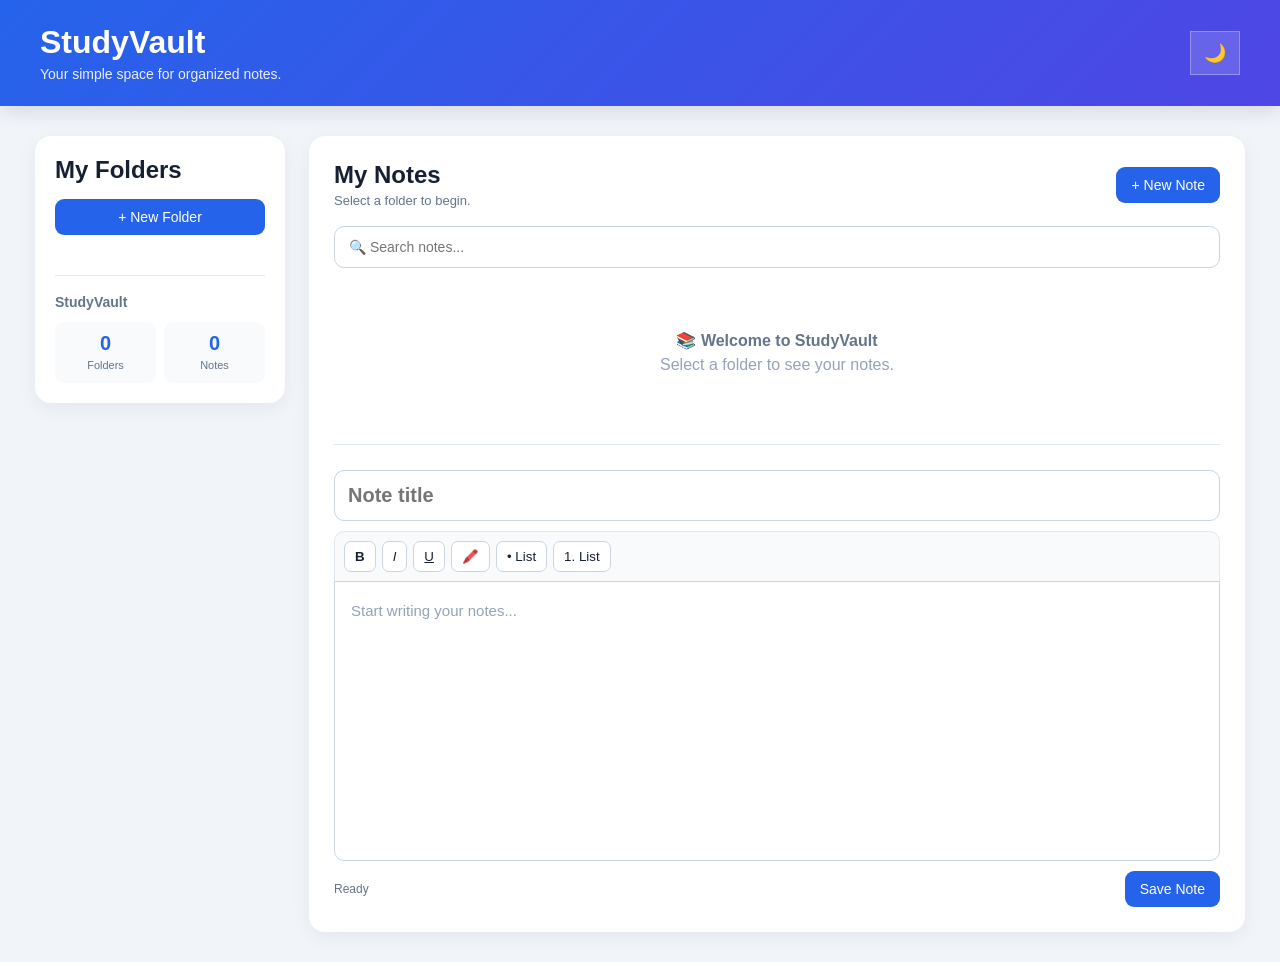
==== studyvault/index.html @ 8104c7da "Initial StudyVault V1" ====
<!DOCTYPE html>
<html lang="en">

<head>

    <meta charset="UTF-8">

    <meta
        name="viewport"
        content="width=device-width, initial-scale=1.0"
    >

    <title>StudyVault</title>

    <link
        rel="stylesheet"
        href="style.css"
    >

</head>


<body>

    <!-- ================= HEADER ================= -->

    <header>

        <div>

            <h1>StudyVault</h1>

            <p>
                Your simple space for organized notes.
            </p>

        </div>


        <button
            id="themeBtn"
            type="button"
        >
            🌙
        </button>

    </header>


    <!-- ================= MAIN ================= -->

    <main>


        <!-- ================= SIDEBAR ================= -->

        <aside class="sidebar">

            <div class="sidebar-title">

                <h2>My Folders</h2>

            </div>


            <button
                id="addFolderBtn"
                class="primary-btn"
            >
                + New Folder
            </button>


            <div id="folderList"></div>


            <!-- Dashboard -->

            <div class="dashboard">

                <h3>StudyVault</h3>

                <div class="stats">

                    <div>
                        <strong id="folderCount">
                            0
                        </strong>

                        <span>Folders</span>
                    </div>


                    <div>
                        <strong id="noteCount">
                            0
                        </strong>

                        <span>Notes</span>
                    </div>

                </div>

            </div>

        </aside>



        <!-- ================= NOTES AREA ================= -->

        <section class="notes-area">


            <div class="notes-header">

                <div>

                    <h2 id="currentFolderTitle">
                        My Notes
                    </h2>

                    <p id="noteSubtitle">
                        Select a folder to begin.
                    </p>

                </div>


                <button
                    id="addNoteBtn"
                    class="primary-btn"
                >
                    + New Note
                </button>

            </div>



            <!-- Search -->

            <input
                id="searchInput"
                type="text"
                placeholder="🔍 Search notes..."
            >



            <!-- Notes -->

            <div id="notesList"></div>



            <!-- ================= EDITOR ================= -->

            <div id="editor">


                <input
                    id="noteTitle"
                    type="text"
                    placeholder="Note title"
                >



                <!-- Toolbar -->

                <div id="toolbar">


                    <button
                        type="button"
                        onclick="formatText('bold')"
                    >
                        <b>B</b>
                    </button>


                    <button
                        type="button"
                        onclick="formatText('italic')"
                    >
                        <i>I</i>
                    </button>


                    <button
                        type="button"
                        onclick="formatText('underline')"
                    >
                        <u>U</u>
                    </button>


                    <button
                        type="button"
                        onclick="highlightText()"
                    >
                        🖍️
                    </button>


                    <button
                        type="button"
                        onclick="formatText('insertUnorderedList')"
                    >
                        • List
                    </button>


                    <button
                        type="button"
                        onclick="formatText('insertOrderedList')"
                    >
                        1. List
                    </button>

                </div>



                <!-- Editor -->

                <div
                    id="noteContent"
                    contenteditable="true"
                    data-placeholder="Start writing your notes..."
                ></div>



                <div class="editor-footer">

                    <span id="saveStatus">
                        Ready
                    </span>


                    <button
                        id="saveNoteBtn"
                        class="primary-btn"
                    >
                        Save Note
                    </button>

                </div>

            </div>

        </section>

    </main>



    <script src="script.js"></script>

</body>

</html>
---- studyvault/style.css ----
/* ==========================================
   STUDYVAULT V1
   ========================================== */

* {
    box-sizing: border-box;
    margin: 0;
    padding: 0;
}


body {
    font-family:
        Arial,
        sans-serif;

    background: #f1f5f9;

    color: #172033;

    min-height: 100vh;

    transition:
        background 0.25s ease,
        color 0.25s ease;
}


/* ==========================================
   HEADER
   ========================================== */

header {
    background:
        linear-gradient(
            135deg,
            #2563eb,
            #4f46e5
        );

    color: white;

    padding: 24px 40px;

    display: flex;

    justify-content:
        space-between;

    align-items:
        center;

    box-shadow:
        0 5px 20px
        rgba(0, 0, 0, 0.12);
}


header h1 {
    font-size: 32px;

    margin-bottom: 5px;
}


header p {
    opacity: 0.9;

    font-size: 14px;
}


#themeBtn {
    background:
        rgba(255,255,255,0.15);

    color: white;

    border:
        1px solid
        rgba(255,255,255,0.3);

    font-size: 18px;

    padding: 10px 13px;
}


/* ==========================================
   MAIN
   ========================================== */

main {
    display: grid;

    grid-template-columns:
        250px 1fr;

    gap: 24px;

    max-width: 1250px;

    margin: 30px auto;

    padding:
        0 20px;
}


/* ==========================================
   SIDEBAR
   ========================================== */

.sidebar {
    background: white;

    border-radius: 16px;

    padding: 20px;

    height: fit-content;

    box-shadow:
        0 5px 20px
        rgba(0, 0, 0, 0.06);
}


.sidebar h2 {
    margin-bottom: 15px;
}


.primary-btn {
    background: #2563eb;

    color: white;

    border: none;

    border-radius: 9px;

    padding:
        10px 15px;

    cursor: pointer;

    font-size: 14px;

    transition:
        transform 0.15s ease,
        opacity 0.15s ease;
}


.primary-btn:hover {
    opacity: 0.9;

    transform:
        translateY(-1px);
}


#addFolderBtn {
    width: 100%;

    margin-bottom: 15px;
}


/* ==========================================
   FOLDERS
   ========================================== */

#folderList {
    display: flex;

    flex-direction: column;

    gap: 5px;
}


.folder-item {
    display: flex;

    align-items: center;

    justify-content:
        space-between;

    padding: 8px;

    border-radius: 9px;

    transition:
        background 0.15s ease;
}


.folder-item:hover {
    background: #eff6ff;
}


.folder-name {
    cursor: pointer;

    flex: 1;

    font-size: 14px;
}


.folder-options {
    background: transparent;

    color: #64748b;

    padding:
        4px 7px;

    font-size: 16px;
}


.folder-options:hover {
    background: #e2e8f0;
}


/* ==========================================
   DASHBOARD
   ========================================== */

.dashboard {
    margin-top: 25px;

    border-top:
        1px solid #e2e8f0;

    padding-top: 18px;
}


.dashboard h3 {
    font-size: 14px;

    margin-bottom: 12px;

    color: #64748b;
}


.stats {
    display: grid;

    grid-template-columns:
        1fr 1fr;

    gap: 8px;
}


.stats div {
    background: #f8fafc;

    border-radius: 9px;

    padding: 10px;

    text-align: center;
}


.stats strong {
    display: block;

    font-size: 20px;

    color: #2563eb;
}


.stats span {
    font-size: 11px;

    color: #64748b;
}


/* ==========================================
   NOTES AREA
   ========================================== */

.notes-area {
    background: white;

    border-radius: 16px;

    padding: 25px;

    min-height: 650px;

    box-shadow:
        0 5px 20px
        rgba(0, 0, 0, 0.06);
}


.notes-header {
    display: flex;

    justify-content:
        space-between;

    align-items:
        center;

    gap: 15px;

    margin-bottom: 18px;
}


.notes-header h2 {
    margin-bottom: 4px;
}


.notes-header p {
    font-size: 13px;

    color: #64748b;
}


/* ==========================================
   SEARCH
   ========================================== */

#searchInput {
    width: 100%;

    padding:
        12px 14px;

    border:
        1px solid #cbd5e1;

    border-radius: 10px;

    font-size: 14px;

    outline: none;

    margin-bottom: 18px;

    background: white;

    color: #172033;
}


#searchInput:focus {
    border-color: #2563eb;

    box-shadow:
        0 0 0 3px
        rgba(37,99,235,0.12);
}


/* ==========================================
   NOTES GRID
   ========================================== */

#notesList {
    display: grid;

    grid-template-columns:
        repeat(
            auto-fill,
            minmax(220px, 1fr)
        );

    gap: 15px;
}


/* ==========================================
   NOTE CARD
   ========================================== */

.note-card {
    background: #f8fafc;

    border:
        1px solid #e2e8f0;

    border-radius: 14px;

    padding: 16px;

    min-height: 130px;

    cursor: pointer;

    position: relative;

    transition:
        transform 0.2s ease,
        box-shadow 0.2s ease,
        border-color 0.2s ease;
}


.note-card:hover {
    transform:
        translateY(-3px);

    border-color: #93c5fd;

    box-shadow:
        0 8px 22px
        rgba(37,99,235,0.12);
}


.note-card.pinned {
    border-color: #f59e0b;

    background:
        linear-gradient(
            135deg,
            #fffbeb,
            #fff
        );
}


.note-card-title {
    font-weight: 700;

    margin-bottom: 8px;

    padding-right: 45px;

    word-break: break-word;
}


.note-preview {
    color: #64748b;

    font-size: 13px;

    line-height: 1.5;

    height: 40px;

    overflow: hidden;

    margin-bottom: 12px;
}


.note-time {
    font-size: 11px;

    color: #94a3b8;
}


.note-actions {
    position: absolute;

    right: 10px;

    top: 10px;

    display: flex;

    gap: 3px;
}


.note-actions button {
    background: transparent;

    color: #64748b;

    padding:
        4px 6px;

    font-size: 15px;
}


.note-actions button:hover {
    background: #e2e8f0;
}


.note-actions .delete-btn:hover {
    color: #ef4444;
}


/* ==========================================
   PIN
   ========================================== */

.pin-btn.pinned {
    color: #f59e0b;
}


/* ==========================================
   EDITOR
   ========================================== */

#editor {
    margin-top: 25px;

    border-top:
        1px solid #e2e8f0;

    padding-top: 25px;
}


#noteTitle {
    width: 100%;

    padding: 13px;

    border:
        1px solid #cbd5e1;

    border-radius: 10px;

    font-size: 20px;

    font-weight: 600;

    margin-bottom: 10px;

    outline: none;

    background: white;

    color: #172033;
}


#noteTitle:focus {
    border-color: #2563eb;
}


/* ==========================================
   TOOLBAR
   ========================================== */

#toolbar {
    display: flex;

    flex-wrap: wrap;

    gap: 6px;

    padding: 9px;

    background: #f8fafc;

    border:
        1px solid #e2e8f0;

    border-bottom: none;

    border-radius:
        10px 10px 0 0;
}


#toolbar button {
    background: white;

    color: #172033;

    border:
        1px solid #cbd5e1;

    border-radius: 7px;

    padding:
        7px 10px;

    cursor: pointer;
}


#toolbar button:hover {
    background: #eff6ff;
}


/* ==========================================
   EDITOR CONTENT
   ========================================== */

#noteContent {
    min-height: 280px;

    padding: 16px;

    border:
        1px solid #cbd5e1;

    border-radius:
        0 0 10px 10px;

    outline: none;

    line-height: 1.7;

    font-size: 15px;

    background: white;

    color: #172033;
}


#noteContent:focus {
    border-color: #2563eb;
}


#noteContent:empty:before {
    content: attr(data-placeholder);

    color: #94a3b8;

    pointer-events: none;
}


/* ==========================================
   EDITOR FOOTER
   ========================================== */

.editor-footer {
    display: flex;

    justify-content:
        space-between;

    align-items: center;

    margin-top: 10px;
}


#saveStatus {
    font-size: 12px;

    color: #64748b;
}


/* ==========================================
   SEARCH HIGHLIGHT
   ========================================== */

mark.search-highlight {
    background: yellow;

    color: black;

    padding:
        1px 3px;

    border-radius: 3px;
}


/* ==========================================
   EMPTY STATE
   ========================================== */

.empty-state {
    grid-column: 1 / -1;

    text-align: center;

    padding: 45px 20px;

    color: #94a3b8;
}


.empty-state strong {
    display: block;

    color: #64748b;

    margin-bottom: 6px;
}


/* ==========================================
   DARK MODE
   ========================================== */

body.dark {
    background: #0f172a;

    color: #e2e8f0;
}


body.dark .sidebar,
body.dark .notes-area {
    background: #1e293b;

    box-shadow:
        0 5px 20px
        rgba(0,0,0,0.25);
}


body.dark .note-card {
    background: #172033;

    border-color: #334155;
}


body.dark .note-card:hover {
    border-color: #3b82f6;
}


body.dark .note-card.pinned {
    background: #292314;

    border-color: #f59e0b;
}


body.dark #searchInput,
body.dark #noteTitle,
body.dark #noteContent {
    background: #0f172a;

    color: #e2e8f0;

    border-color: #475569;
}


body.dark #toolbar {
    background: #172033;

    border-color: #334155;
}


body.dark #toolbar button {
    background: #1e293b;

    color: #e2e8f0;

    border-color: #475569;
}


body.dark .stats div {
    background: #172033;
}


body.dark .dashboard {
    border-color: #334155;
}


body.dark .folder-item:hover {
    background: #172033;
}


body.dark .folder-options:hover,
body.dark .note-actions button:hover {
    background: #334155;
}


/* ==========================================
   MOBILE
   ========================================== */

@media (max-width: 750px) {

    header {
        padding: 20px;
    }


    header h1 {
        font-size: 27px;
    }


    main {
        grid-template-columns: 1fr;

        margin-top: 20px;

        padding: 0 12px;
    }


    .sidebar {
        width: 100%;
    }


    .notes-area {
        padding: 18px;
    }


    .notes-header {
        align-items: flex-start;

        flex-direction: column;
    }


    #addNoteBtn {
        width: 100%;
    }


    #notesList {
        grid-template-columns: 1fr;
    }

}
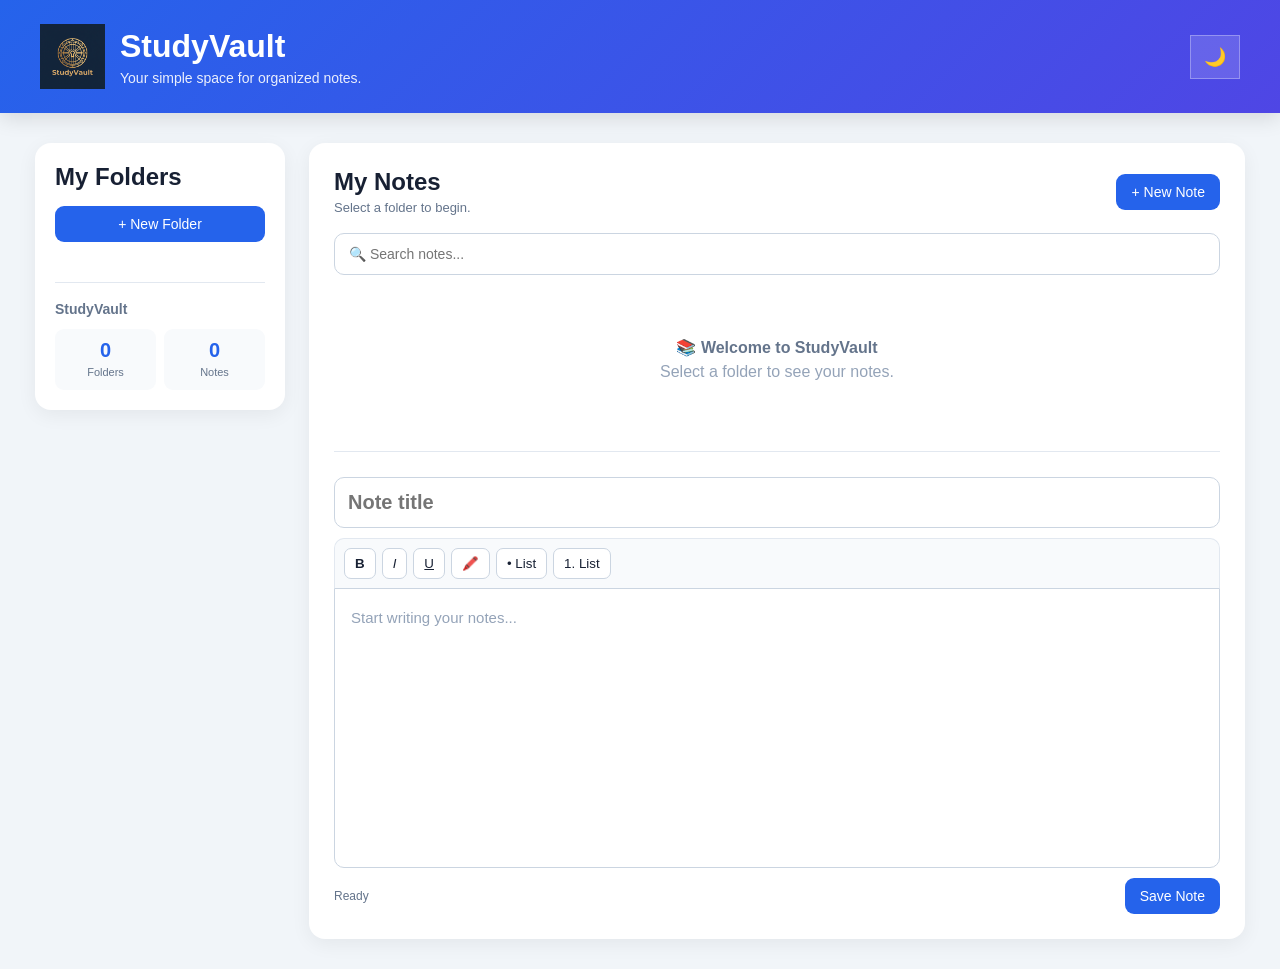
==== commit ffaaed52: "Add StudyVault logo" ====
--- a/studyvault/index.html
+++ b/studyvault/index.html
@@ -26,13 +26,22 @@
 
     <header>
 
-        <div>
-
-            <h1>StudyVault</h1>
-
-            <p>
-                Your simple space for organized notes.
-            </p>
+        <div class="brand">
+
+            <img
+                src="logo.png"
+                alt="StudyVault Logo"
+            >
+
+            <div>
+
+                <h1>StudyVault</h1>
+
+                <p>
+                    Your simple space for organized notes.
+                </p>
+
+            </div>
 
         </div>
 
@@ -83,20 +92,24 @@
                 <div class="stats">
 
                     <div>
+
                         <strong id="folderCount">
                             0
                         </strong>
 
                         <span>Folders</span>
+
                     </div>
 
 
                     <div>
+
                         <strong id="noteCount">
                             0
                         </strong>
 
                         <span>Notes</span>
+
                     </div>
 
                 </div>
--- a/studyvault/style.css
+++ b/studyvault/style.css
@@ -849,4 +849,23 @@
         grid-template-columns: 1fr;
     }
 
+}
+.brand {
+    display: flex;
+    align-items: center;
+    gap: 15px;
+}
+
+.brand img {
+    width: 65px;
+    height: 65px;
+    object-fit: contain;
+}
+
+.brand h1 {
+    margin: 0;
+}
+
+.brand p {
+    margin: 5px 0 0;
 }
